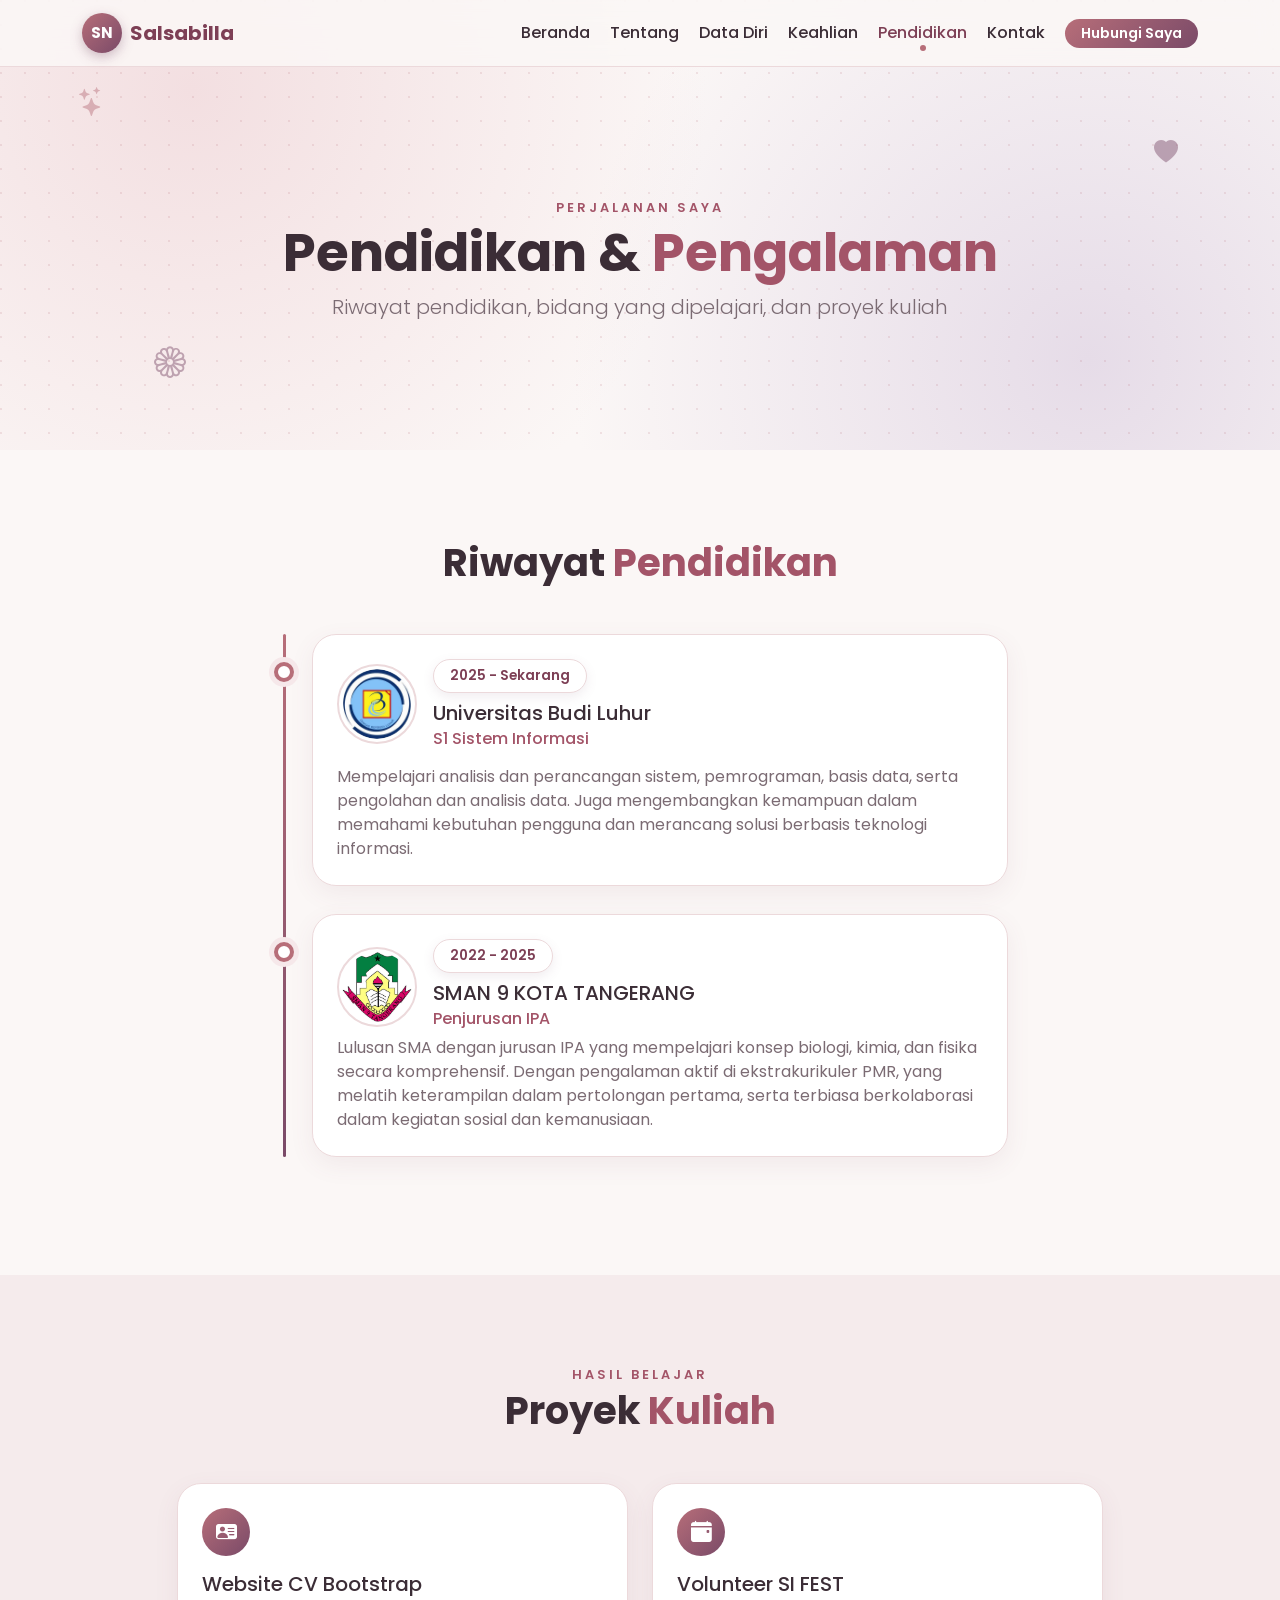
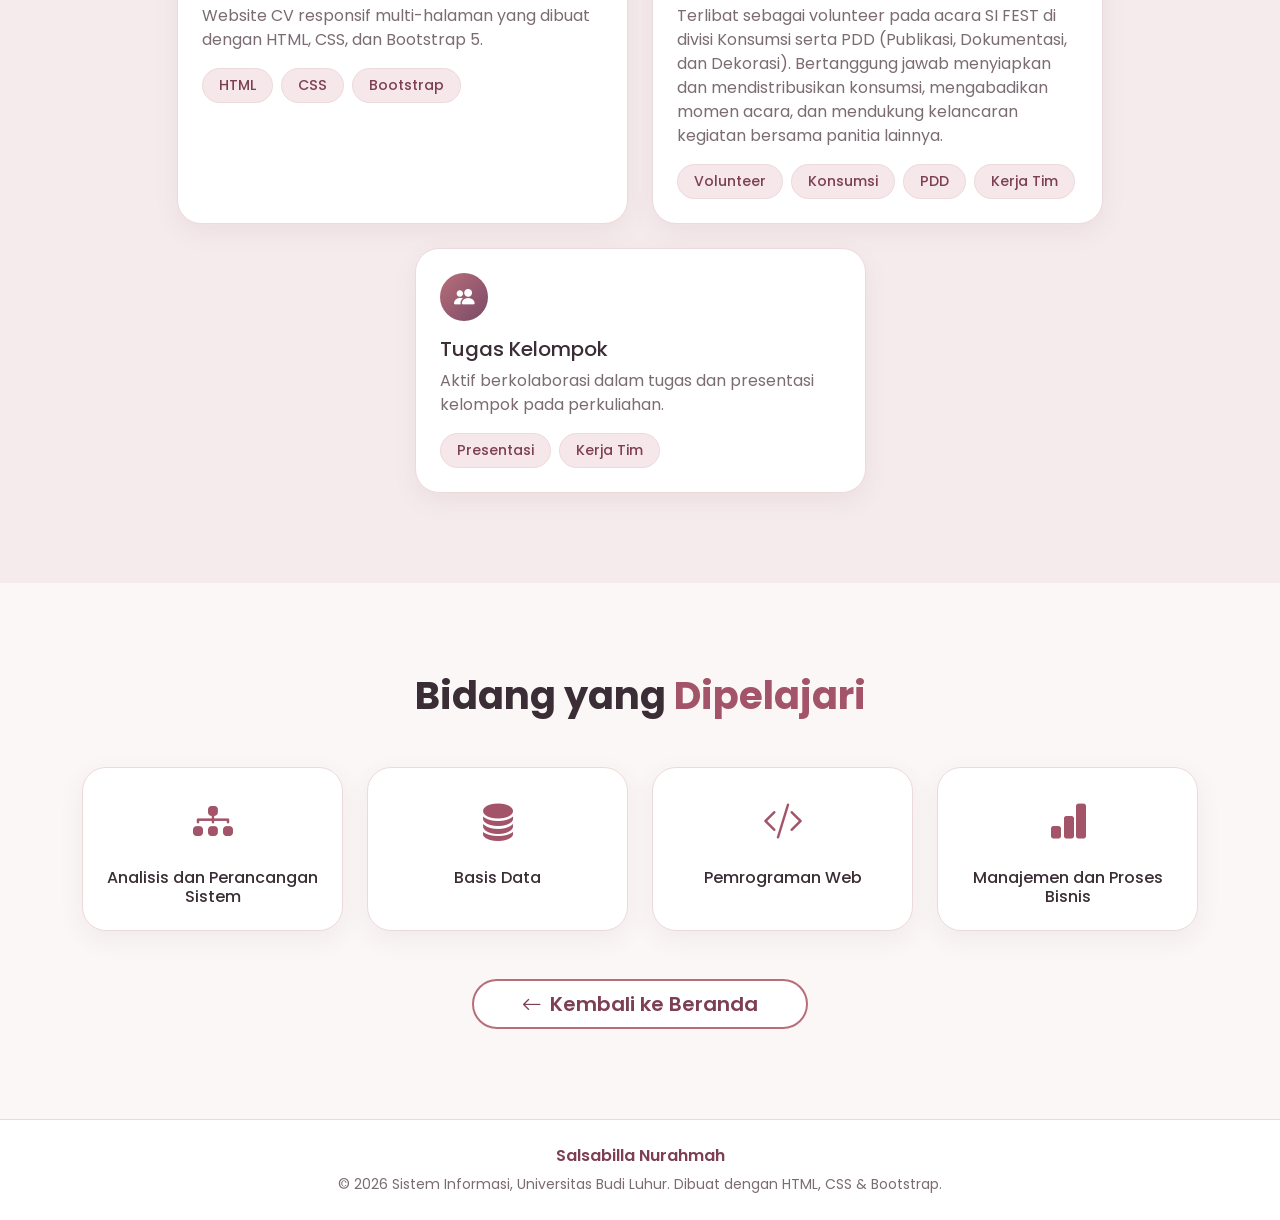
==== pendidikan.html @ 2bb90904 "upload file CV" ====
<!DOCTYPE html>
<html lang="id">
<head>
  <meta charset="UTF-8">
  <meta name="viewport" content="width=device-width, initial-scale=1.0">
  <title>Pendidikan | Salsabilla Nurahmah</title>

  <link href="https://cdn.jsdelivr.net/npm/bootstrap@5.3.3/dist/css/bootstrap.min.css" rel="stylesheet">
  <link href="https://cdn.jsdelivr.net/npm/bootstrap-icons@1.11.3/font/bootstrap-icons.min.css" rel="stylesheet">
  <link href="https://cdn.jsdelivr.net/npm/aos@2.3.4/dist/aos.css" rel="stylesheet">
  <link href="https://fonts.googleapis.com/css2?family=Poppins:wght@400;500;600;700&display=swap" rel="stylesheet">
  <link rel="stylesheet" href="style.css">
</head>
<body>

  <!-- NAVBAR -->
  <nav class="navbar navbar-expand-lg fixed-top soft-nav" id="navbar">
    <div class="container">
      <a class="navbar-brand d-flex align-items-center gap-2" href="index.html">
        <span class="logo-mono">SN</span>
        <span class="brand-name">Salsabilla</span>
      </a>
      <button class="navbar-toggler border-0" type="button" data-bs-toggle="collapse" data-bs-target="#menuNav" aria-label="Menu">
        <i class="bi bi-list fs-2"></i>
      </button>
      <div class="collapse navbar-collapse" id="menuNav">
        <ul class="navbar-nav ms-auto align-items-lg-center gap-lg-1">
          <li class="nav-item"><a class="nav-link" href="index.html">Beranda</a></li>
          <li class="nav-item"><a class="nav-link" href="index.html#tentang">Tentang</a></li>
          <li class="nav-item"><a class="nav-link" href="index.html#data-diri">Data Diri</a></li>
          <li class="nav-item"><a class="nav-link" href="index.html#keahlian">Keahlian</a></li>
          <li class="nav-item"><a class="nav-link active" href="pendidikan.html">Pendidikan</a></li>
          <li class="nav-item"><a class="nav-link" href="index.html#kontak">Kontak</a></li>
          <li class="nav-item ms-lg-2">
            <a class="btn btn-rose btn-sm px-3" href="https://wa.me/6285893188590" target="_blank" rel="noopener">Hubungi Saya</a>
          </li>
        </ul>
      </div>
    </div>
  </nav>

  <!-- HEADER / BANNER -->
  <header class="hero hero-small">
    <span class="float-icon fi-1"><i class="bi bi-stars"></i></span>
    <span class="float-icon fi-2"><i class="bi bi-heart-fill"></i></span>
    <span class="float-icon fi-3"><i class="bi bi-flower1"></i></span>
    <div class="container position-relative text-center" data-aos="fade-up">
      <p class="sec-sub">Perjalanan Saya</p>
      <h1 class="hero-title">Pendidikan &amp; <span class="text-rose">Pengalaman</span></h1>
      <p class="lead text-muted-soft mb-0">Riwayat pendidikan, bidang yang dipelajari, dan proyek kuliah</p>
    </div>
  </header>

  <!-- RIWAYAT PENDIDIKAN -->
  <section class="section">
    <div class="container">
      <div class="text-center mb-5" data-aos="fade-up">
        <h2 class="sec-title">Riwayat <span class="text-rose">Pendidikan</span></h2>
      </div>
      <div class="row justify-content-center">
        <div class="col-lg-8">
          <div class="tl">

            <div class="tl-item" data-aos="fade-up">
              <span class="tl-dot"></span>
              <div class="card-soft p-4">
                <div class="d-flex align-items-center gap-3">
                  <img src="budiluhur.jpg" alt="Logo Universitas Budi Luhur" class="logo-kampus">
                  <div>
                    <span class="pill mb-2">2025 - Sekarang</span>
                    <h5 class="mb-1 font-display">Universitas Budi Luhur</h5>
                    <h6 class="text-rose mb-0">S1 Sistem Informasi</h6>
                  </div>
                </div>
                <p class="text-muted-soft mt-3 mb-0">Mempelajari analisis dan perancangan sistem, pemrograman, basis data, serta pengolahan dan analisis data. Juga mengembangkan kemampuan dalam memahami kebutuhan pengguna dan merancang solusi berbasis teknologi informasi.</p>
              </div>
            </div>

            <div class="tl-item" data-aos="fade-up">
              <span class="tl-dot"></span>
              <div class="card-soft p-4">
                <div class="d-flex align-items-center gap-3">
                  <img src="sma9.jpg" alt="Logo SMAN 9 Kota Tangerang" class="logo-sma">
                  <div>
                    <span class="pill mb-2">2022 - 2025</span>
                    <h5 class="mb-1 font-display">SMAN 9 KOTA TANGERANG</h5>
                    <h6 class="text-rose">Penjurusan IPA</h6>
                  </div>
                </div>
                <p class="text-muted-soft mb-0">Lulusan SMA dengan jurusan IPA yang mempelajari konsep biologi, kimia, dan fisika secara komprehensif. Dengan pengalaman aktif di ekstrakurikuler PMR, yang melatih keterampilan dalam pertolongan pertama, serta terbiasa berkolaborasi dalam kegiatan sosial dan kemanusiaan.</p>
              </div>
            </div>

          </div>
        </div>
      </div>
    </div>
  </section>

  <!-- PROYEK -->
  <section class="section section-soft">
    <div class="container">
      <div class="text-center mb-5" data-aos="fade-up">
        <p class="sec-sub">Hasil belajar</p>
        <h2 class="sec-title">Proyek <span class="text-rose">Kuliah</span></h2>
      </div>
      <div class="row g-4 justify-content-center">
        <div class="col-md-6 col-lg-5" data-aos="fade-up">
          <div class="card-soft p-4 h-100 project">
            <span class="icon-circle mb-3"><i class="bi bi-person-vcard-fill"></i></span>
            <h5 class="font-display">Website CV Bootstrap</h5>
            <p class="text-muted-soft">Website CV responsif multi-halaman yang dibuat dengan HTML, CSS, dan Bootstrap 5.</p>
            <div class="d-flex gap-2 flex-wrap"><span class="chip">HTML</span><span class="chip">CSS</span><span class="chip">Bootstrap</span></div>
          </div>
        </div>
        <div class="col-md-6 col-lg-5" data-aos="fade-up" data-aos-delay="200">
          <div class="card-soft p-4 h-100 project">
            <span class="icon-circle mb-3"><i class="bi bi-calendar-event-fill"></i></span>
            <h5 class="font-display">Volunteer SI FEST</h5>
            <p class="text-muted-soft">Terlibat sebagai volunteer pada acara SI FEST di divisi Konsumsi serta PDD (Publikasi, Dokumentasi, dan Dekorasi). Bertanggung jawab menyiapkan dan mendistribusikan konsumsi, mengabadikan momen acara, dan mendukung kelancaran kegiatan bersama panitia lainnya.</p>
            <div class="d-flex gap-2 flex-wrap">
            <span class="chip">Volunteer</span>
            <span class="chip">Konsumsi</span>
            <span class="chip">PDD</span>
            <span class="chip">Kerja Tim</span>
          </div>
        </div>
        </div>
        <div class="col-md-6 col-lg-5" data-aos="fade-up" data-aos-delay="100">
          <div class="card-soft p-4 h-100 project">
            <span class="icon-circle mb-3"><i class="bi bi-people-fill"></i></span>
            <h5 class="font-display">Tugas Kelompok</h5>
            <p class="text-muted-soft">Aktif berkolaborasi dalam tugas dan presentasi kelompok pada perkuliahan.</p>
            <div class="d-flex gap-2 flex-wrap"><span class="chip">Presentasi</span><span class="chip">Kerja Tim</span></div>
          </div>
        </div>
      </div>
    </div>
  </section>

  <!-- BIDANG YANG DIPELAJARI -->
  <section class="section">
    <div class="container">
      <div class="text-center mb-5" data-aos="fade-up">
        <h2 class="sec-title">Bidang yang <span class="text-rose">Dipelajari</span></h2>
      </div>
      <div class="row g-4 justify-content-center">
        <div class="col-6 col-lg-3" data-aos="flip-left">
          <div class="card-soft p-4 text-center h-100"><i class="bi bi-diagram-3-fill fs-1 text-rose"></i><h6 class="mt-3 mb-0">Analisis dan Perancangan Sistem</h6></div>
        </div>
        <div class="col-6 col-lg-3" data-aos="flip-left" data-aos-delay="100">
          <div class="card-soft p-4 text-center h-100"><i class="bi bi-database-fill fs-1 text-rose"></i><h6 class="mt-3 mb-0">Basis Data</h6></div>
        </div>
        <div class="col-6 col-lg-3" data-aos="flip-left" data-aos-delay="200">
          <div class="card-soft p-4 text-center h-100"><i class="bi bi-code-slash fs-1 text-rose"></i><h6 class="mt-3 mb-0">Pemrograman Web</h6></div>
        </div>
        <div class="col-6 col-lg-3" data-aos="flip-left" data-aos-delay="300">
          <div class="card-soft p-4 text-center h-100"><i class="bi bi-bar-chart-fill fs-1 text-rose"></i><h6 class="mt-3 mb-0">Manajemen dan Proses Bisnis</h6></div>
        </div>
      </div>

      <div class="text-center mt-5" data-aos="fade-up">
        <a href="index.html" class="btn btn-soft btn-lg px-5"><i class="bi bi-arrow-left me-2"></i>Kembali ke Beranda</a>
      </div>
    </div>
  </section>

  <!-- FOOTER -->
  <footer class="footer text-center py-4">
    <p class="mb-1 font-display fw-semibold">Salsabilla Nurahmah</p>
    <small>&copy; 2026 Sistem Informasi, Universitas Budi Luhur. Dibuat dengan HTML, CSS &amp; Bootstrap.</small>
  </footer>

  <button id="toTop" class="to-top" aria-label="Kembali ke atas"><i class="bi bi-arrow-up"></i></button>

  <script src="https://cdn.jsdelivr.net/npm/bootstrap@5.3.3/dist/js/bootstrap.bundle.min.js"></script>
  <script src="https://cdn.jsdelivr.net/npm/aos@2.3.4/dist/aos.js"></script>
  <script src="script.js"></script>
</body>
</html>
---- style.css ----
:root {
  --cream: #fbf7f6;
  --blush: #f5ebec;
  --rose: #b76e79;
  --rose-dark: #7d3f55;
  --rose-text: #a35468;
  --lilac: #7a4a68;
  --peach: #ecd5cf;
  --ink: #3b2d36;
  --muted: #7b6b73;
  --line: #ecd9db;
}

* { box-sizing: border-box; }

html { scroll-behavior: smooth; }

body {
  font-family: "Poppins", sans-serif;
  background: var(--cream);
  color: var(--ink);
  overflow-x: hidden;
}

.font-display { font-family: "Poppins", sans-serif; }
.text-rose { color: var(--rose-text); }
.text-muted-soft { color: var(--muted); }

/* ---------- Tombol ---------- */
.btn-rose {
  background: linear-gradient(135deg, var(--rose), var(--lilac));
  border: none;
  color: #fff;
  font-weight: 600;
  border-radius: 50px;
  transition: transform 0.3s, box-shadow 0.3s;
}
.btn-rose:hover {
  color: #fff;
  transform: translateY(-3px);
  box-shadow: 0 10px 24px rgba(122, 74, 104, 0.35);
}
.btn-soft {
  background: #fff;
  border: 2px solid var(--rose);
  color: var(--rose-dark);
  font-weight: 600;
  border-radius: 50px;
  transition: all 0.3s;
}
.btn-soft:hover {
  background: var(--rose);
  border-color: var(--rose);
  color: #fff;
  transform: translateY(-3px);
}

/* ---------- Navbar ---------- */
.soft-nav {
  background: rgba(251, 247, 246, 0.85);
  backdrop-filter: blur(12px);
  -webkit-backdrop-filter: blur(12px);
  border-bottom: 1px solid var(--line);
  transition: box-shadow 0.3s, background 0.3s;
}
.soft-nav.scrolled {
  background: rgba(251, 247, 246, 0.97);
  box-shadow: 0 6px 20px rgba(122, 74, 104, 0.12);
}
.logo-mono {
  width: 40px;
  height: 40px;
  display: grid;
  place-items: center;
  border-radius: 50%;
  color: #fff;
  font-family: "Poppins", sans-serif;
  font-weight: 700;
  font-size: 0.95rem;
  background: linear-gradient(135deg, var(--rose), var(--lilac));
  box-shadow: 0 4px 12px rgba(122, 74, 104, 0.35);
}
.brand-name {
  font-family: "Poppins", sans-serif;
  font-weight: 700;
  color: var(--rose-dark);
}
.navbar .nav-link {
  color: var(--ink);
  font-weight: 500;
  position: relative;
}
.navbar .nav-link:hover,
.navbar .nav-link.active { color: var(--rose-dark); }
.navbar .nav-link::after {
  content: "";
  position: absolute;
  left: 50%;
  bottom: 2px;
  width: 6px;
  height: 6px;
  border-radius: 50%;
  background: var(--rose);
  transform: translateX(-50%) scale(0);
  transition: transform 0.3s;
}
.navbar .nav-link:hover::after,
.navbar .nav-link.active::after { transform: translateX(-50%) scale(1); }
.navbar-toggler i { color: var(--rose-dark); }

/* ---------- Hero / banner ---------- */
.hero {
  position: relative;
  min-height: 100vh;
  padding: 120px 0 70px;
  display: flex;
  align-items: center;
  overflow: hidden;
  background:
    radial-gradient(circle at 1px 1px, rgba(183, 110, 121, 0.16) 1px, transparent 0) 0 0 / 24px 24px,
    radial-gradient(circle at 15% 20%, #f3dfe1 0%, transparent 45%),
    radial-gradient(circle at 85% 80%, #e6dce8 0%, transparent 45%),
    var(--cream);
}
.hero-small { min-height: 50vh; padding: 130px 0 60px; }

.hero-title {
  font-family: "Poppins", sans-serif;
  font-weight: 700;
  font-size: clamp(2rem, 5vw, 3.3rem);
  line-height: 1.2;
}

.pill {
  display: inline-block;
  padding: 6px 16px;
  border-radius: 50px;
  font-size: 0.85rem;
  font-weight: 600;
  color: var(--rose-dark);
  background: #fff;
  border: 1px solid var(--line);
  box-shadow: 0 4px 12px rgba(122, 74, 104, 0.1);
}

.social-btn {
  width: 46px;
  height: 46px;
  display: grid;
  place-items: center;
  border-radius: 50%;
  color: var(--rose-dark);
  font-size: 1.2rem;
  background: #fff;
  border: 1px solid var(--line);
  text-decoration: none;
  transition: all 0.3s;
}
.social-btn:hover {
  color: #fff;
  background: linear-gradient(135deg, var(--rose), var(--lilac));
  transform: translateY(-5px);
}

/* ikon melayang */
.float-icon {
  position: absolute;
  color: var(--rose);
  opacity: 0.45;
  animation: floaty 6s ease-in-out infinite;
}
.fi-1 { top: 18%; left: 6%; font-size: 1.8rem; }
.fi-2 { top: 30%; right: 8%; font-size: 1.5rem; color: var(--lilac); animation-delay: -2s; }
.fi-3 { bottom: 14%; left: 12%; font-size: 2rem; color: var(--lilac); animation-delay: -4s; }
.fi-4 { bottom: 20%; right: 14%; font-size: 1.6rem; animation-delay: -1s; }

@keyframes floaty {
  0%, 100% { transform: translateY(0) rotate(0deg); }
  50% { transform: translateY(-18px) rotate(8deg); }
}

/* ---------- Foto lengkung ---------- */
.photo-arch {
  position: relative;
  width: min(330px, 80vw);
  aspect-ratio: 3 / 4;
  margin: 0 auto;
}
.arch-bg,
.arch-img {
  border-radius: 50% 50% 8% 8% / 37.5% 37.5% 6% 6%;
}
.arch-bg {
  position: absolute;
  inset: 0;
  transform: translate(16px, 16px);
  background: linear-gradient(160deg, var(--peach), var(--rose));
}
.arch-img {
  position: relative;
  width: 100%;
  height: 100%;
  object-fit: cover;
  object-position: center top;
  border: 6px solid #fff;
  box-shadow: 0 18px 40px rgba(122, 74, 104, 0.25);
}
.float-badge {
  position: absolute;
  padding: 8px 14px;
  border-radius: 50px;
  font-size: 0.85rem;
  font-weight: 600;
  color: var(--rose-dark);
  background: #fff;
  box-shadow: 0 8px 20px rgba(122, 74, 104, 0.2);
  animation: floaty 5s ease-in-out infinite;
}
.fb-1 { top: 12%; left: -14%; }
.fb-2 { bottom: 14%; right: -10%; animation-delay: -2.5s; }

/* ---------- Section ---------- */
.section { padding: 90px 0; }
.section-soft { background: var(--blush); }
.sec-sub {
  color: var(--rose-text);
  letter-spacing: 3px;
  text-transform: uppercase;
  font-size: 0.8rem;
  font-weight: 600;
  margin-bottom: 4px;
}
.sec-title {
  font-family: "Poppins", sans-serif;
  font-weight: 700;
  font-size: clamp(1.7rem, 4vw, 2.4rem);
}

/* ---------- Card ---------- */
.card-soft {
  background: #fff;
  border: 1px solid var(--line);
  border-radius: 24px;
  box-shadow: 0 8px 24px rgba(122, 74, 104, 0.08);
  transition: transform 0.35s, box-shadow 0.35s;
}
.card-soft:hover {
  transform: translateY(-5px);
  box-shadow: 0 16px 34px rgba(122, 74, 104, 0.16);
}
.quote-icon { font-size: 2.5rem; color: var(--rose); }

/* ---------- Data diri ---------- */
.data-item {
  display: flex;
  align-items: center;
  gap: 14px;
  padding: 16px 18px;
  height: 100%;
  background: #fff;
  border: 1px dashed var(--rose);
  border-radius: 20px;
}
.data-item small { color: var(--muted); font-weight: 500; }
.data-item h6 { margin: 2px 0 0; font-weight: 600; color: var(--ink); }

.icon-circle {
  flex-shrink: 0;
  width: 48px;
  height: 48px;
  display: grid;
  place-items: center;
  border-radius: 50%;
  font-size: 1.3rem;
  color: #fff;
  background: linear-gradient(135deg, var(--rose), var(--lilac));
}

/* ---------- Keahlian (lingkaran persen) ---------- */
.ring-card { text-align: center; }
.ring {
  --size: 112px;
  position: relative;
  width: var(--size);
  height: var(--size);
  margin: 0 auto 12px;
  border-radius: 50%;
  display: grid;
  place-items: center;
  background: conic-gradient(var(--rose) calc(var(--p) * 1%), #eadcdd 0);
}
.ring::before {
  content: "";
  position: absolute;
  inset: 10px;
  border-radius: 50%;
  background: #fff;
}
.ring span {
  position: relative;
  font-family: "Poppins", sans-serif;
  font-weight: 600;
  font-size: 1.05rem;
  color: var(--rose-dark);
}
.ring-card h6 { font-weight: 600; }

.chip {
  padding: 6px 16px;
  border-radius: 50px;
  font-size: 0.88rem;
  font-weight: 500;
  color: var(--rose-dark);
  background: #f6e8ea;
  border: 1px solid var(--line);
  transition: all 0.3s;
}
.chip:hover { background: var(--rose); color: #fff; }

/* ---------- Kontak ---------- */
.contact-card { padding: 32px 20px; }
.contact-card i { font-size: 2.3rem; color: var(--rose); }

.form-control, .form-select {
  border: 1px solid var(--line);
  border-radius: 14px;
  padding: 12px 16px;
  background: #fdfaf9;
  color: var(--ink);
}
.form-control:focus, .form-select:focus {
  border-color: var(--rose);
  box-shadow: 0 0 0 0.2rem rgba(183, 110, 121, 0.2);
  background: #fff;
}
.form-label { font-weight: 600; }

/* ---------- Timeline pendidikan ---------- */
.tl { position: relative; padding-left: 40px; }
.tl::before {
  content: "";
  position: absolute;
  left: 11px;
  top: 0;
  bottom: 0;
  width: 3px;
  border-radius: 3px;
  background: linear-gradient(var(--rose), var(--lilac));
}
.tl-item { position: relative; margin-bottom: 28px; }
.tl-dot {
  position: absolute;
  left: -38px;
  top: 28px;
  width: 20px;
  height: 20px;
  border-radius: 50%;
  background: #fff;
  border: 4px solid var(--rose);
  box-shadow: 0 0 0 5px #f6e8ea;
}
.logo-kampus {
  width: 80px;
  height: 80px;
  flex-shrink: 0;
  object-fit: contain;
  border-radius: 50%;
  background: #fff;
  padding: 3px;
  border: 2px solid var(--line);
}
.logo-sma {
  width: 80px;
  height: 80px;
  flex-shrink: 0;
  object-fit: contain;
  border-radius: 50%;
  background: #fff;
  padding: 3px;
  border: 2px solid var(--line);
}
.project:hover .icon-circle { transform: rotate(-8deg) scale(1.08); }
.icon-circle { transition: transform 0.3s; }

/* ---------- Footer & tombol atas ---------- */
.footer {
  background: #fff;
  border-top: 1px solid var(--line);
  color: var(--muted);
}
.footer .font-display { color: var(--rose-dark); }

.to-top {
  position: fixed;
  right: 20px;
  bottom: 20px;
  width: 46px;
  height: 46px;
  border: none;
  border-radius: 50%;
  color: #fff;
  font-size: 1.2rem;
  background: linear-gradient(135deg, var(--rose), var(--lilac));
  box-shadow: 0 8px 20px rgba(122, 74, 104, 0.4);
  opacity: 0;
  visibility: hidden;
  transition: all 0.3s;
  z-index: 999;
}
.to-top.show { opacity: 1; visibility: visible; }
.to-top:hover { transform: translateY(-4px); }

section { scroll-margin-top: 70px; }

/* ---------- Responsif ---------- */
@media (max-width: 991px) {
  .fb-1 { left: -4%; }
  .fb-2 { right: -2%; }
}
@media (max-width: 767px) {
  .section { padding: 70px 0; }
  .hero { padding-top: 100px; }
  .ring { --size: 98px; }
}
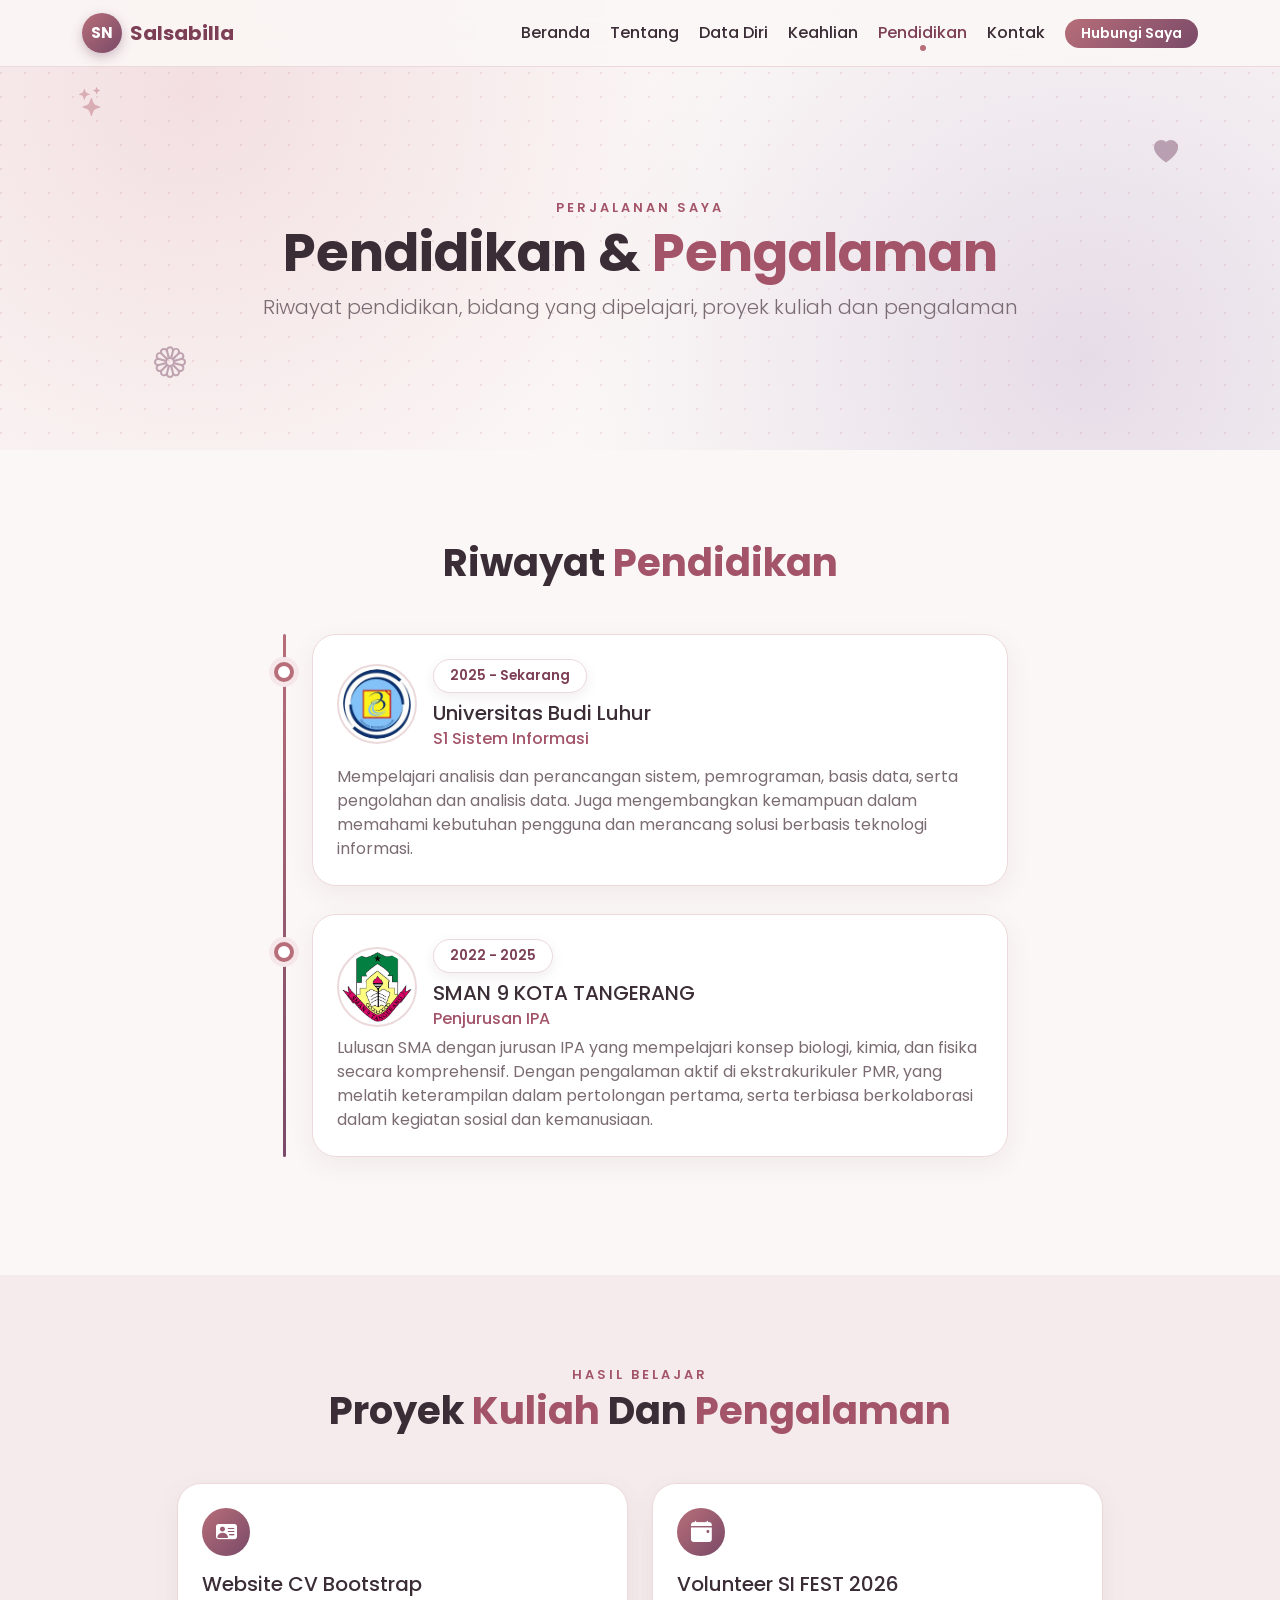
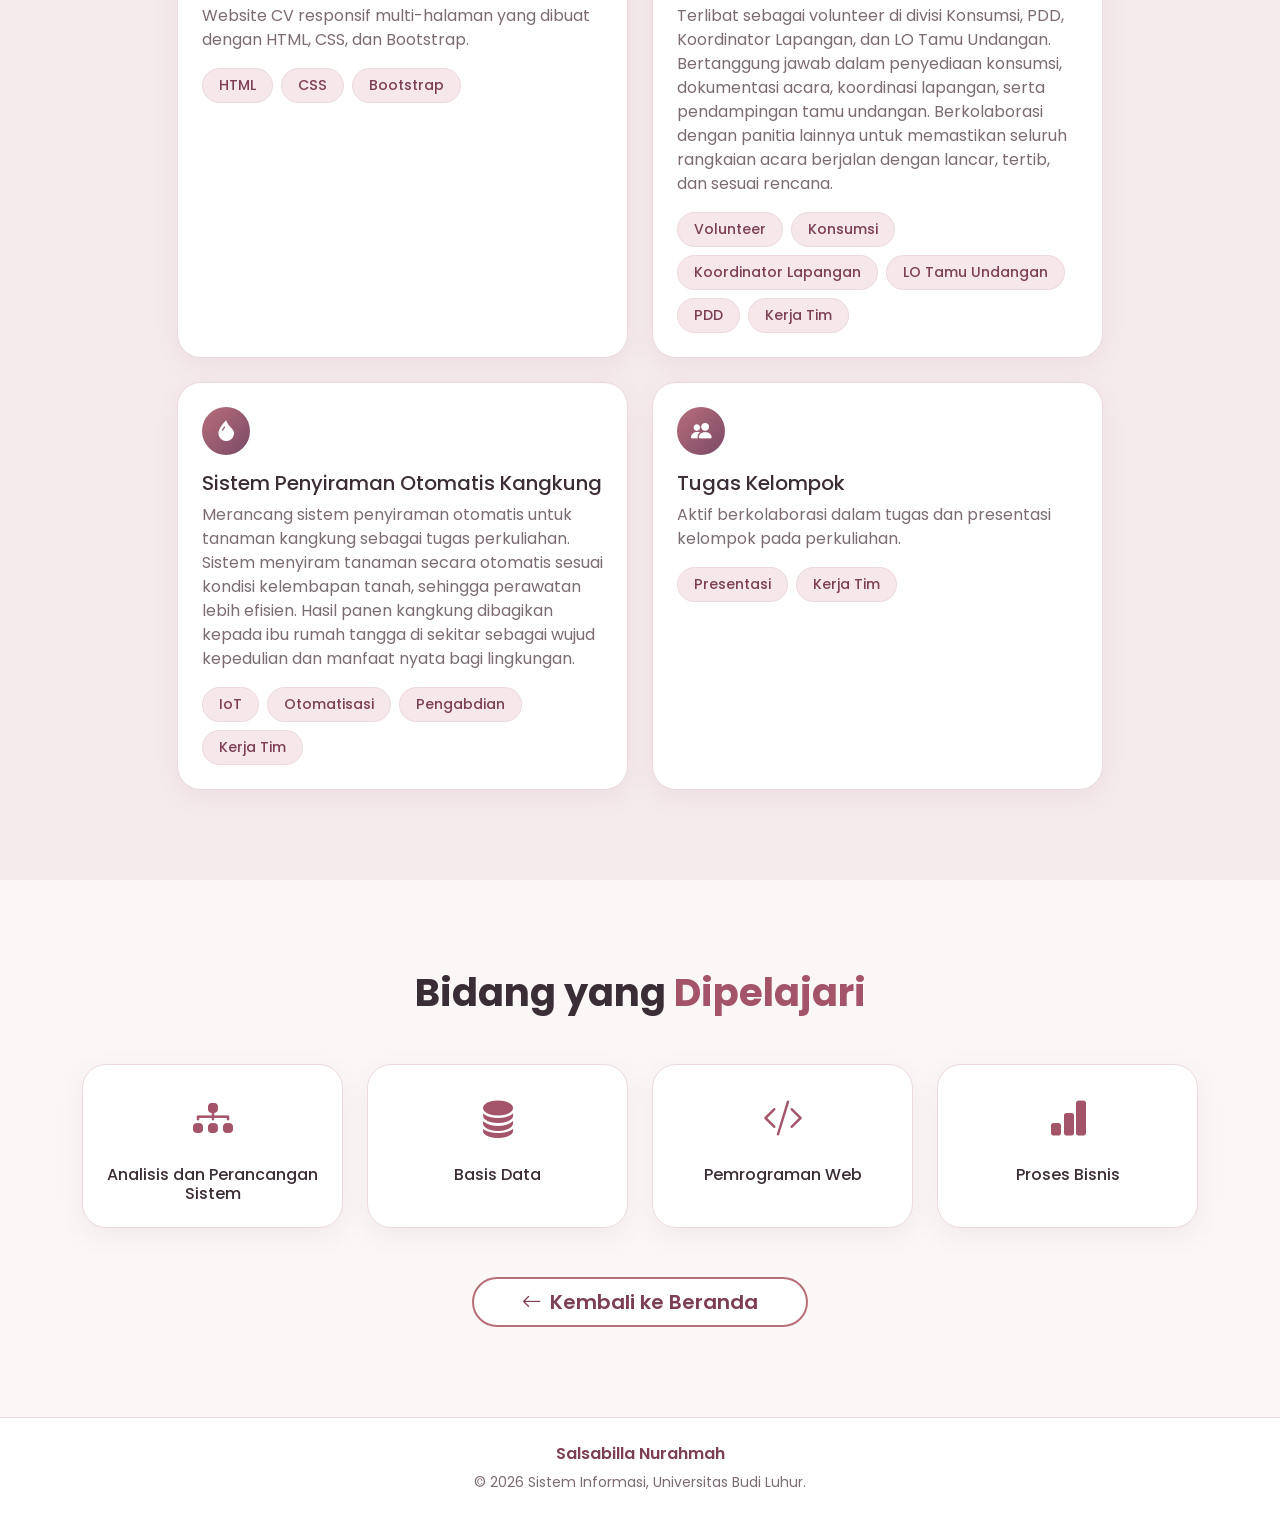
==== commit 8f03a0f8: "update CV" ====
--- a/pendidikan.html
+++ b/pendidikan.html
@@ -47,7 +47,7 @@
     <div class="container position-relative text-center" data-aos="fade-up">
       <p class="sec-sub">Perjalanan Saya</p>
       <h1 class="hero-title">Pendidikan &amp; <span class="text-rose">Pengalaman</span></h1>
-      <p class="lead text-muted-soft mb-0">Riwayat pendidikan, bidang yang dipelajari, dan proyek kuliah</p>
+      <p class="lead text-muted-soft mb-0">Riwayat pendidikan, bidang yang dipelajari, proyek kuliah dan pengalaman</p>
     </div>
   </header>
 
@@ -102,30 +102,45 @@
     <div class="container">
       <div class="text-center mb-5" data-aos="fade-up">
         <p class="sec-sub">Hasil belajar</p>
-        <h2 class="sec-title">Proyek <span class="text-rose">Kuliah</span></h2>
+        <h2 class="sec-title">Proyek <span class="text-rose">Kuliah</span> Dan <span class="text-rose" >Pengalaman</span></h2>
       </div>
       <div class="row g-4 justify-content-center">
         <div class="col-md-6 col-lg-5" data-aos="fade-up">
           <div class="card-soft p-4 h-100 project">
             <span class="icon-circle mb-3"><i class="bi bi-person-vcard-fill"></i></span>
             <h5 class="font-display">Website CV Bootstrap</h5>
-            <p class="text-muted-soft">Website CV responsif multi-halaman yang dibuat dengan HTML, CSS, dan Bootstrap 5.</p>
+            <p class="text-muted-soft">Website CV responsif multi-halaman yang dibuat dengan HTML, CSS, dan Bootstrap.</p>
             <div class="d-flex gap-2 flex-wrap"><span class="chip">HTML</span><span class="chip">CSS</span><span class="chip">Bootstrap</span></div>
           </div>
         </div>
         <div class="col-md-6 col-lg-5" data-aos="fade-up" data-aos-delay="200">
           <div class="card-soft p-4 h-100 project">
             <span class="icon-circle mb-3"><i class="bi bi-calendar-event-fill"></i></span>
-            <h5 class="font-display">Volunteer SI FEST</h5>
-            <p class="text-muted-soft">Terlibat sebagai volunteer pada acara SI FEST di divisi Konsumsi serta PDD (Publikasi, Dokumentasi, dan Dekorasi). Bertanggung jawab menyiapkan dan mendistribusikan konsumsi, mengabadikan momen acara, dan mendukung kelancaran kegiatan bersama panitia lainnya.</p>
+            <h5 class="font-display">Volunteer SI FEST 2026</h5>
+            <p class="text-muted-soft">Terlibat sebagai volunteer di divisi Konsumsi, PDD, Koordinator Lapangan, dan LO Tamu Undangan. Bertanggung jawab dalam penyediaan konsumsi, dokumentasi acara, koordinasi lapangan, serta pendampingan tamu undangan. Berkolaborasi dengan panitia lainnya untuk memastikan seluruh rangkaian acara berjalan dengan lancar, tertib, dan sesuai rencana.</p>
             <div class="d-flex gap-2 flex-wrap">
             <span class="chip">Volunteer</span>
             <span class="chip">Konsumsi</span>
+            <span class="chip">Koordinator Lapangan</span>
+            <span class="chip">LO Tamu Undangan</span>
             <span class="chip">PDD</span>
             <span class="chip">Kerja Tim</span>
           </div>
         </div>
         </div>
+        <div class="col-md-6 col-lg-5" data-aos="fade-up" data-aos-delay="100">
+        <div class="card-soft p-4 h-100 project">
+          <span class="icon-circle mb-3"><i class="bi bi-droplet-fill"></i></span>
+          <h5 class="font-display">Sistem Penyiraman Otomatis Kangkung</h5>
+          <p class="text-muted-soft">Merancang sistem penyiraman otomatis untuk tanaman kangkung sebagai tugas perkuliahan. Sistem menyiram tanaman secara otomatis sesuai kondisi kelembapan tanah, sehingga perawatan lebih efisien. Hasil panen kangkung dibagikan kepada ibu rumah tangga di sekitar sebagai wujud kepedulian dan manfaat nyata bagi lingkungan.</p>
+          <div class="d-flex gap-2 flex-wrap">
+            <span class="chip">IoT</span>
+            <span class="chip">Otomatisasi</span>
+            <span class="chip">Pengabdian</span>
+            <span class="chip">Kerja Tim</span>
+          </div>
+        </div>
+      </div>
         <div class="col-md-6 col-lg-5" data-aos="fade-up" data-aos-delay="100">
           <div class="card-soft p-4 h-100 project">
             <span class="icon-circle mb-3"><i class="bi bi-people-fill"></i></span>
@@ -155,7 +170,7 @@
           <div class="card-soft p-4 text-center h-100"><i class="bi bi-code-slash fs-1 text-rose"></i><h6 class="mt-3 mb-0">Pemrograman Web</h6></div>
         </div>
         <div class="col-6 col-lg-3" data-aos="flip-left" data-aos-delay="300">
-          <div class="card-soft p-4 text-center h-100"><i class="bi bi-bar-chart-fill fs-1 text-rose"></i><h6 class="mt-3 mb-0">Manajemen dan Proses Bisnis</h6></div>
+          <div class="card-soft p-4 text-center h-100"><i class="bi bi-bar-chart-fill fs-1 text-rose"></i><h6 class="mt-3 mb-0">Proses Bisnis</h6></div>
         </div>
       </div>
 
@@ -168,7 +183,7 @@
   <!-- FOOTER -->
   <footer class="footer text-center py-4">
     <p class="mb-1 font-display fw-semibold">Salsabilla Nurahmah</p>
-    <small>&copy; 2026 Sistem Informasi, Universitas Budi Luhur. Dibuat dengan HTML, CSS &amp; Bootstrap.</small>
+    <small>&copy; 2026 Sistem Informasi, Universitas Budi Luhur.</small>
   </footer>
 
   <button id="toTop" class="to-top" aria-label="Kembali ke atas"><i class="bi bi-arrow-up"></i></button>
